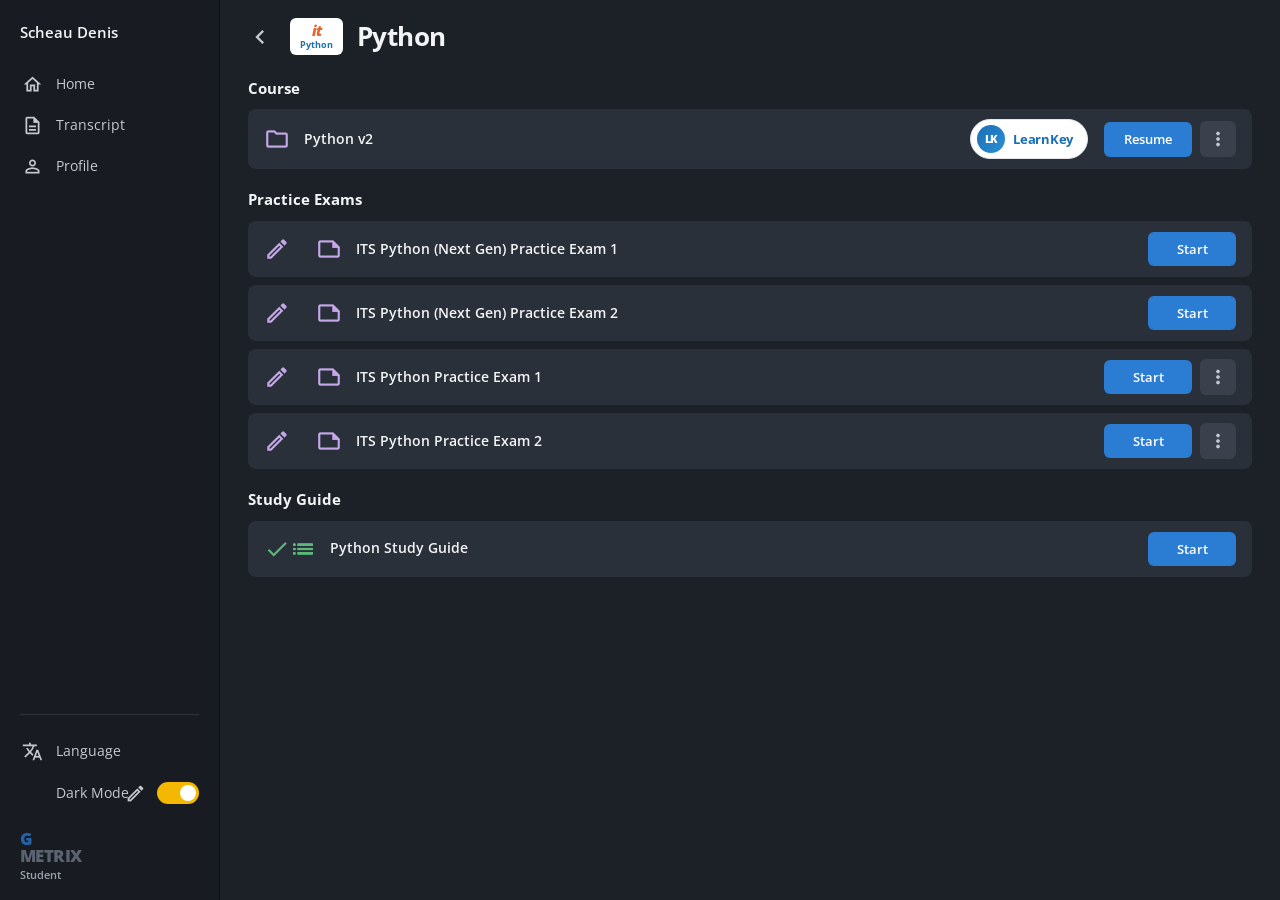
==== python.html @ cdbd8abc "Add files via upload" ====
<!DOCTYPE html>
<html lang="ro">
<head>
  <meta charset="UTF-8" />
  <meta name="viewport" content="width=device-width, initial-scale=1.0" />
  <title>GMetrix Student – Python</title>
  <link rel="preconnect" href="https://fonts.googleapis.com" />
  <link rel="preconnect" href="https://fonts.gstatic.com" crossorigin />
  <link href="https://fonts.googleapis.com/css2?family=Open+Sans:wght@400;600;700&display=swap" rel="stylesheet" />
  <link href="https://fonts.googleapis.com/icon?family=Material+Icons+Outlined" rel="stylesheet" />
  <link rel="stylesheet" href="css/styles.css" />
  <link rel="stylesheet" href="css/course.css" />
</head>
<body>
  <div class="app">
    <aside class="sidebar">
      <div class="sidebar__user">Scheau Denis</div>

      <nav class="sidebar__nav" aria-label="Main navigation">
        <a href="index.html" class="sidebar__link">
          <span class="material-icons-outlined sidebar__icon">home</span>
          <span>Home</span>
        </a>
        <a href="#" class="sidebar__link">
          <span class="material-icons-outlined sidebar__icon">description</span>
          <span>Transcript</span>
        </a>
        <a href="#" class="sidebar__link">
          <span class="material-icons-outlined sidebar__icon">person_outline</span>
          <span>Profile</span>
        </a>
      </nav>

      <div class="sidebar__divider" aria-hidden="true"></div>

      <nav class="sidebar__nav sidebar__nav--secondary" aria-label="Settings">
        <a href="#" class="sidebar__link">
          <span class="material-icons-outlined sidebar__icon">translate</span>
          <span>Language</span>
        </a>
        <div class="sidebar__link sidebar__link--toggle">
          <span class="material-icons-outlined sidebar__icon">dark_mode</span>
          <span>Dark Mode</span>
          <label class="toggle" aria-label="Toggle dark mode">
            <input type="checkbox" id="darkModeToggle" checked />
            <span class="toggle__track"></span>
          </label>
        </div>
      </nav>

      <footer class="sidebar__footer">
        <div class="gmetrix-logo gmetrix-logo--small" aria-label="GMetrix Student">
          <span class="gmetrix-logo__g">G</span><span class="gmetrix-logo__metrix">METRIX</span>
          <span class="gmetrix-logo__student">Student</span>
        </div>
      </footer>
    </aside>

    <main class="main main--course">
      <header class="course-header">
        <a href="index.html" class="course-header__back" aria-label="Back to home">
          <span class="material-icons-outlined">chevron_left</span>
        </a>
        <div class="course-header__badge" aria-hidden="true">
          <span class="it-logo it-logo--badge">
            <span class="it-logo__mark">it</span>
            <span class="it-logo__name">Python</span>
          </span>
        </div>
        <h1 class="course-header__title">Python</h1>
      </header>

      <div class="course-content">
        <section class="course-section" aria-labelledby="section-course">
          <h2 id="section-course" class="course-section__heading">Course</h2>
          <div class="course-section__list">
            <article class="course-row">
              <div class="course-row__start">
                <span class="material-icons-outlined course-row__icon course-row__icon--folder">folder</span>
                <span class="course-row__title">Python v2</span>
              </div>
              <span class="learnkey-badge" aria-label="LearnKey">
                <span class="learnkey-badge__lk">LK</span>
                <span class="learnkey-badge__name">LearnKey</span>
              </span>
              <div class="course-row__actions">
                <a href="python-glossary.html" class="btn btn--primary">Resume</a>
                <button type="button" class="btn btn--menu" aria-label="More options">
                  <span class="material-icons-outlined">more_vert</span>
                </button>
              </div>
            </article>
          </div>
        </section>

        <section class="course-section" aria-labelledby="section-exams">
          <h2 id="section-exams" class="course-section__heading">Practice Exams</h2>
          <div class="course-section__list">
            <article class="course-row">
              <div class="course-row__start">
                <span class="material-icons-outlined course-row__icon course-row__icon--exam">edit_note</span>
                <span class="course-row__title">ITS Python (Next Gen) Practice Exam 1</span>
              </div>
              <div class="course-row__actions">
                <button type="button" class="btn btn--primary">Start</button>
              </div>
            </article>
            <article class="course-row">
              <div class="course-row__start">
                <span class="material-icons-outlined course-row__icon course-row__icon--exam">edit_note</span>
                <span class="course-row__title">ITS Python (Next Gen) Practice Exam 2</span>
              </div>
              <div class="course-row__actions">
                <button type="button" class="btn btn--primary">Start</button>
              </div>
            </article>
            <article class="course-row">
              <div class="course-row__start">
                <span class="material-icons-outlined course-row__icon course-row__icon--exam">edit_note</span>
                <span class="course-row__title">ITS Python Practice Exam 1</span>
              </div>
              <div class="course-row__actions">
                <button type="button" class="btn btn--primary">Start</button>
                <button type="button" class="btn btn--menu" aria-label="More options">
                  <span class="material-icons-outlined">more_vert</span>
                </button>
              </div>
            </article>
            <article class="course-row">
              <div class="course-row__start">
                <span class="material-icons-outlined course-row__icon course-row__icon--exam">edit_note</span>
                <span class="course-row__title">ITS Python Practice Exam 2</span>
              </div>
              <div class="course-row__actions">
                <button type="button" class="btn btn--primary">Start</button>
                <button type="button" class="btn btn--menu" aria-label="More options">
                  <span class="material-icons-outlined">more_vert</span>
                </button>
              </div>
            </article>
          </div>
        </section>

        <section class="course-section" aria-labelledby="section-guide">
          <h2 id="section-guide" class="course-section__heading">Study Guide</h2>
          <div class="course-section__list">
            <article class="course-row">
              <div class="course-row__start">
                <span class="material-icons-outlined course-row__icon course-row__icon--guide">checklist</span>
                <span class="course-row__title">Python Study Guide</span>
              </div>
              <div class="course-row__actions">
                <button type="button" class="btn btn--primary">Start</button>
              </div>
            </article>
          </div>
        </section>
      </div>
    </main>
  </div>

  <script src="js/app.js"></script>
</body>
</html>
---- css/styles.css ----
/* GMetrix Student Dashboard */

:root {
  --bg-app: #1c2128;
  --bg-sidebar: #181c22;
  --bg-card: #2a3039;
  --bg-resume: #2a3039;
  --bg-white: #ffffff;
  --text-primary: #f3f4f6;
  --text-secondary: #c5c9d0;
  --text-muted: #9aa1ab;
  --accent-yellow: #f5b800;
  --accent-purple: #b57edc;
  --g-blue: #2563a8;
  --g-gray: #5c6370;
  --it-orange: #e8632a;
  --it-blue: #1a6eb5;
  --sidebar-width: 220px;
  --radius: 8px;
  --font: "Open Sans", "Segoe UI", system-ui, sans-serif;
  --main-pad-x: 28px;
  --main-pad-y: 22px;
  --section-gap: 16px;
}

*,
*::before,
*::after {
  box-sizing: border-box;
  margin: 0;
  padding: 0;
}

html {
  height: 100%;
  overflow: hidden;
}

body {
  height: 100vh;
  height: 100dvh;
  overflow: hidden;
  font-family: var(--font);
  font-size: 14px;
  line-height: 1.45;
  color: var(--text-primary);
  background: var(--bg-app);
  -webkit-font-smoothing: antialiased;
}

a {
  color: inherit;
  text-decoration: none;
}

.app {
  display: flex;
  height: 100vh;
  height: 100dvh;
  overflow: hidden;
}

/* —— Sidebar —— */
.sidebar {
  width: var(--sidebar-width);
  flex-shrink: 0;
  background: var(--bg-sidebar);
  display: flex;
  flex-direction: column;
  padding: 22px 0 20px;
  border-right: 1px solid rgba(0, 0, 0, 0.35);
}

.sidebar__user {
  padding: 0 20px 20px;
  font-size: 15px;
  font-weight: 600;
  color: var(--text-primary);
}

.sidebar__nav {
  display: flex;
  flex-direction: column;
}

.sidebar__link {
  display: flex;
  align-items: center;
  gap: 12px;
  padding: 10px 20px;
  color: var(--text-secondary);
  font-size: 14px;
  position: relative;
  transition: background 0.15s, color 0.15s;
}

.sidebar__link:hover {
  color: var(--text-primary);
  background: rgba(255, 255, 255, 0.04);
}

.sidebar__link--active {
  color: var(--text-primary);
  font-weight: 600;
  background: rgba(255, 255, 255, 0.06);
}

.sidebar__link--active .sidebar__icon {
  color: var(--accent-yellow);
}

.sidebar__indicator {
  position: absolute;
  left: 0;
  top: 4px;
  bottom: 4px;
  width: 4px;
  background: var(--accent-yellow);
  border-radius: 0 2px 2px 0;
}

.sidebar__icon {
  font-size: 21px;
  width: 24px;
  text-align: center;
  flex-shrink: 0;
}

.sidebar__divider {
  height: 1px;
  background: rgba(255, 255, 255, 0.1);
  margin: 16px 20px;
  margin-top: auto;
}

.sidebar__link--toggle {
  cursor: default;
}

.sidebar__link--toggle:hover {
  background: transparent;
}

.toggle {
  margin-left: auto;
  cursor: pointer;
}

.toggle input {
  position: absolute;
  opacity: 0;
  width: 0;
  height: 0;
}

.toggle__track {
  display: block;
  width: 42px;
  height: 22px;
  background: #454c57;
  border-radius: 11px;
  position: relative;
  transition: background 0.2s;
}

.toggle__track::after {
  content: "";
  position: absolute;
  top: 3px;
  left: 3px;
  width: 16px;
  height: 16px;
  background: #fff;
  border-radius: 50%;
  transition: transform 0.2s;
}

.toggle input:checked + .toggle__track {
  background: var(--accent-yellow);
}

.toggle input:checked + .toggle__track::after {
  transform: translateX(20px);
}

.sidebar__footer {
  padding: 16px 20px 0;
}

/* —— Logos —— */
.gmetrix-logo {
  display: inline-flex;
  align-items: baseline;
  line-height: 1;
}

.gmetrix-logo__g {
  font-size: 1em;
  font-weight: 800;
  color: var(--g-blue);
  letter-spacing: -0.03em;
}

.gmetrix-logo__metrix {
  font-size: 1em;
  font-weight: 800;
  color: var(--g-gray);
  letter-spacing: -0.03em;
}

.gmetrix-logo--small {
  font-size: 17px;
  flex-direction: column;
  align-items: flex-start;
}

.gmetrix-logo--small .gmetrix-logo__student {
  display: block;
  font-size: 11px;
  font-weight: 600;
  color: var(--text-muted);
  margin-top: 5px;
}

.gmetrix-logo--hero {
  font-size: 24px;
  margin-bottom: 14px;
}

/* —— Main —— */
.main {
  flex: 1;
  min-width: 0;
  padding: var(--main-pad-y) var(--main-pad-x);
  overflow: hidden;
  display: flex;
  flex-direction: column;
  gap: var(--section-gap);
}

/* —— Hero —— */
.hero {
  flex: 0 0 auto;
  height: min(32vh, 260px);
  min-height: 168px;
  display: flex;
  border-radius: var(--radius);
  overflow: hidden;
  background: var(--bg-white);
  box-shadow: 0 1px 0 rgba(0, 0, 0, 0.2);
}

.hero__content {
  flex: 0 0 44%;
  max-width: 44%;
  padding: 28px 24px 28px 36px;
  display: flex;
  flex-direction: column;
  justify-content: center;
  background: var(--bg-white);
  position: relative;
  z-index: 2;
}

.hero__title {
  font-size: clamp(22px, 2.4vw, 30px);
  font-weight: 700;
  line-height: 1.18;
  color: #1e2936;
  letter-spacing: -0.02em;
}

.hero__image-wrap {
  flex: 1;
  position: relative;
  min-width: 0;
  background: #ddd;
}

.hero__curve {
  position: absolute;
  left: 0;
  top: 0;
  height: 100%;
  width: 56px;
  z-index: 2;
  transform: translateX(-1px);
  pointer-events: none;
}

.hero__image {
  width: 100%;
  height: 100%;
  object-fit: cover;
  object-position: 55% 35%;
  display: block;
}

/* —— Resume —— */
.resume {
  flex: 0 0 auto;
  display: flex;
  align-items: center;
  gap: 18px;
  background: var(--bg-resume);
  border-radius: var(--radius);
  padding: 14px 20px;
  cursor: pointer;
  transition: background 0.15s;
}

a.resume {
  color: inherit;
}

.resume:hover {
  background: #323842;
}

.resume__icon {
  width: 64px;
  height: 64px;
  flex-shrink: 0;
  background: var(--bg-white);
  border-radius: 6px;
  display: flex;
  align-items: center;
  justify-content: center;
}

.resume__label {
  font-size: 11px;
  font-weight: 600;
  letter-spacing: 0.07em;
  text-transform: uppercase;
  color: var(--text-muted);
  margin-bottom: 3px;
}

.resume__course {
  font-size: 17px;
  font-weight: 600;
  color: var(--text-primary);
}

/* —— IT logo —— */
.it-logo {
  display: flex;
  flex-direction: column;
  align-items: center;
  line-height: 1.05;
}

.it-logo__mark {
  font-size: 20px;
  font-weight: 800;
  font-style: italic;
  color: var(--it-orange);
  letter-spacing: -0.04em;
}

.it-logo__name {
  font-size: 11px;
  font-weight: 700;
  color: var(--it-blue);
  margin-top: 1px;
}

.it-logo--course .it-logo__mark {
  font-size: 30px;
}

.it-logo--course .it-logo__name {
  font-size: 13px;
  font-weight: 800;
  text-transform: uppercase;
  letter-spacing: 0.01em;
}

/* —— Quick access —— */
.quick-access {
  flex: 0 0 auto;
  display: grid;
  grid-template-columns: repeat(4, minmax(0, 1fr));
  gap: 14px;
  max-width: 720px;
}

.quick-card {
  display: flex;
  flex-direction: column;
  align-items: center;
  justify-content: center;
  gap: 8px;
  background: var(--bg-card);
  border-radius: var(--radius);
  padding: 22px 16px;
  min-height: 108px;
  transition: background 0.15s;
}

.quick-card:hover {
  background: #333a44;
}

.quick-card__icon {
  font-size: 36px;
  color: var(--accent-purple);
}

.quick-card__label {
  font-size: 14px;
  font-weight: 600;
  color: var(--accent-purple);
}

/* —— Courses —— */
.courses {
  flex: 1;
  min-height: 0;
  display: grid;
  grid-template-columns: repeat(3, minmax(0, 200px));
  gap: 10px 16px;
  align-content: start;
  max-width: 660px;
}

.course-item {
  display: flex;
  flex-direction: column;
  align-items: center;
  gap: 10px;
  min-height: 0;
}

.course-card {
  width: 100%;
  height: 100%;
  max-height: min(22vh, 175px);
  min-height: 100px;
  aspect-ratio: 1.28 / 1;
  background: var(--bg-white);
  border-radius: var(--radius);
  display: flex;
  align-items: center;
  justify-content: center;
  padding: 20px;
  box-shadow: 0 1px 3px rgba(0, 0, 0, 0.15);
  transition: box-shadow 0.15s, transform 0.12s;
}

.course-card:hover {
  box-shadow: 0 6px 20px rgba(0, 0, 0, 0.22);
  transform: translateY(-2px);
}

.course-item__caption {
  font-size: 13px;
  color: var(--text-primary);
}

/* —— Light mode —— */
body.light-mode {
  --bg-app: #e8eaee;
  --bg-sidebar: #fff;
  --bg-card: #fff;
  --bg-resume: #dfe3e9;
  --text-primary: #1a1f26;
  --text-secondary: #4b5563;
  --text-muted: #6b7280;
}

body.light-mode .sidebar {
  border-right-color: #d1d5db;
}

body.light-mode .sidebar__divider {
  background: #e5e7eb;
}

body.light-mode .sidebar__link--active .sidebar__icon {
  color: var(--g-blue);
}

body.light-mode .sidebar__indicator {
  background: var(--g-blue);
}

/* —— Viewport tuning —— */
@media (max-height: 760px) {
  :root {
    --main-pad-y: 14px;
    --section-gap: 12px;
  }

  .hero {
    height: min(28vh, 200px);
    min-height: 150px;
  }

  .hero__content {
    padding: 20px 20px 20px 28px;
  }

  .resume__icon {
    width: 56px;
    height: 56px;
  }

  .quick-card {
    min-height: 88px;
    padding: 16px 12px;
  }

  .quick-card__icon {
    font-size: 30px;
  }

  .course-card {
    max-height: min(18vh, 140px);
    min-height: 88px;
  }
}

@media (min-height: 900px) {
  .hero {
    height: min(34vh, 300px);
  }

  .course-card {
    max-height: min(24vh, 200px);
  }
}

@media (max-width: 768px) {
  html,
  body {
    overflow: auto;
    height: auto;
  }

  .app {
    flex-direction: column;
    height: auto;
    overflow: visible;
  }

  .sidebar {
    width: 100%;
    padding: 16px;
  }

  .sidebar__divider {
    margin-top: 16px;
  }

  .main {
    overflow: visible;
    padding: 16px;
  }

  .hero {
    flex-direction: column;
    height: auto;
    min-height: 0;
  }

  .hero__content {
    flex: none;
    max-width: 100%;
    padding: 24px;
  }

  .hero__curve {
    display: none;
  }

  .hero__image-wrap {
    min-height: 200px;
  }

  .quick-access {
    grid-template-columns: 1fr 1fr;
    max-width: 100%;
  }

  .courses {
    grid-template-columns: 1fr;
    max-width: 100%;
  }

  .course-card {
    max-height: none;
    aspect-ratio: 1.28 / 1;
  }
}
---- css/course.css ----
/* Course detail page (Python) */

:root {
  --bg-row: #2a3039;
  --btn-primary: #2b7cd3;
  --btn-primary-hover: #256bb8;
  --icon-folder: #c4a8e8;
  --icon-exam: #c4a8e8;
  --icon-guide: #5cb87a;
}

.main--course {
  gap: 0;
  padding-top: 18px;
  overflow-y: auto;
  overflow-x: hidden;
}

/* —— Page header —— */
.course-header {
  display: flex;
  align-items: center;
  gap: 14px;
  margin-bottom: 22px;
  flex-shrink: 0;
}

.course-header__back {
  display: flex;
  align-items: center;
  justify-content: center;
  width: 32px;
  height: 32px;
  margin-left: -4px;
  color: var(--text-secondary);
  border-radius: 6px;
  transition: color 0.15s, background 0.15s;
}

.course-header__back:hover {
  color: var(--text-primary);
  background: rgba(255, 255, 255, 0.06);
}

.course-header__back .material-icons-outlined {
  font-size: 28px;
}

.course-header__badge {
  background: var(--bg-white);
  border-radius: 6px;
  padding: 6px 10px;
  flex-shrink: 0;
}

.it-logo--badge .it-logo__mark {
  font-size: 14px;
}

.it-logo--badge .it-logo__name {
  font-size: 9px;
}

.course-header__title {
  font-size: 26px;
  font-weight: 700;
  color: var(--text-primary);
  letter-spacing: -0.02em;
}

/* —— Sections —— */
.course-content {
  display: flex;
  flex-direction: column;
  gap: 20px;
  flex: 1;
  min-height: 0;
}

.course-section__heading {
  font-size: 15px;
  font-weight: 700;
  color: var(--text-primary);
  margin-bottom: 10px;
}

.course-section__list {
  display: flex;
  flex-direction: column;
  gap: 8px;
}

/* —— Row card —— */
.course-row {
  display: flex;
  align-items: center;
  gap: 16px;
  min-height: 56px;
  padding: 10px 16px;
  background: var(--bg-row);
  border-radius: var(--radius);
}

.course-row__start {
  display: flex;
  align-items: center;
  gap: 14px;
  flex: 1;
  min-width: 0;
}

.course-row__icon {
  font-size: 26px;
  flex-shrink: 0;
}

.course-row__icon--folder,
.course-row__icon--exam {
  color: var(--icon-folder);
}

.course-row__icon--guide {
  color: var(--icon-guide);
}

.course-row__title {
  font-size: 14px;
  font-weight: 600;
  color: var(--text-primary);
  line-height: 1.35;
}

.course-row__actions {
  display: flex;
  align-items: center;
  gap: 8px;
  flex-shrink: 0;
  margin-left: auto;
}

/* —— LearnKey badge —— */
.learnkey-badge {
  display: inline-flex;
  align-items: center;
  gap: 8px;
  flex-shrink: 0;
  background: var(--bg-white);
  border: 1px solid #e2e5ea;
  border-radius: 999px;
  padding: 5px 14px 5px 6px;
  margin-left: 8px;
}

.learnkey-badge__lk {
  display: inline-flex;
  align-items: center;
  justify-content: center;
  width: 28px;
  height: 28px;
  border-radius: 50%;
  background: linear-gradient(135deg, #1a6eb5 0%, #2d8fd4 100%);
  color: #fff;
  font-size: 11px;
  font-weight: 800;
  letter-spacing: -0.05em;
}

.learnkey-badge__name {
  font-size: 13px;
  font-weight: 700;
  color: #1a6eb5;
  letter-spacing: -0.02em;
}

/* —— Buttons —— */
.btn {
  font-family: var(--font);
  font-size: 13px;
  font-weight: 600;
  border: none;
  border-radius: 6px;
  cursor: pointer;
  transition: background 0.15s, transform 0.1s;
}

.btn--primary {
  min-width: 88px;
  padding: 8px 20px;
  background: var(--btn-primary);
  color: #fff;
}

.btn--primary:hover {
  background: var(--btn-primary-hover);
}

a.btn--primary {
  display: inline-flex;
  align-items: center;
  justify-content: center;
  text-decoration: none;
  color: #fff;
}

.btn--menu {
  display: flex;
  align-items: center;
  justify-content: center;
  width: 36px;
  height: 36px;
  padding: 0;
  background: #3a414c;
  color: var(--text-secondary);
  border-radius: 6px;
}

.btn--menu:hover {
  background: #454d5a;
  color: var(--text-primary);
}

.btn--menu .material-icons-outlined {
  font-size: 22px;
}

/* —— Light mode —— */
body.light-mode {
  --bg-row: #fff;
}

body.light-mode .course-row {
  border: 1px solid #e5e7eb;
}

body.light-mode .btn--menu {
  background: #eef0f3;
}

@media (max-height: 760px) {
  .main--course {
    padding-top: 12px;
  }

  .course-header {
    margin-bottom: 14px;
  }

  .course-header__title {
    font-size: 22px;
  }

  .course-content {
    gap: 14px;
  }

  .course-row {
    min-height: 50px;
    padding: 8px 14px;
  }

  .course-section__list {
    gap: 6px;
  }
}
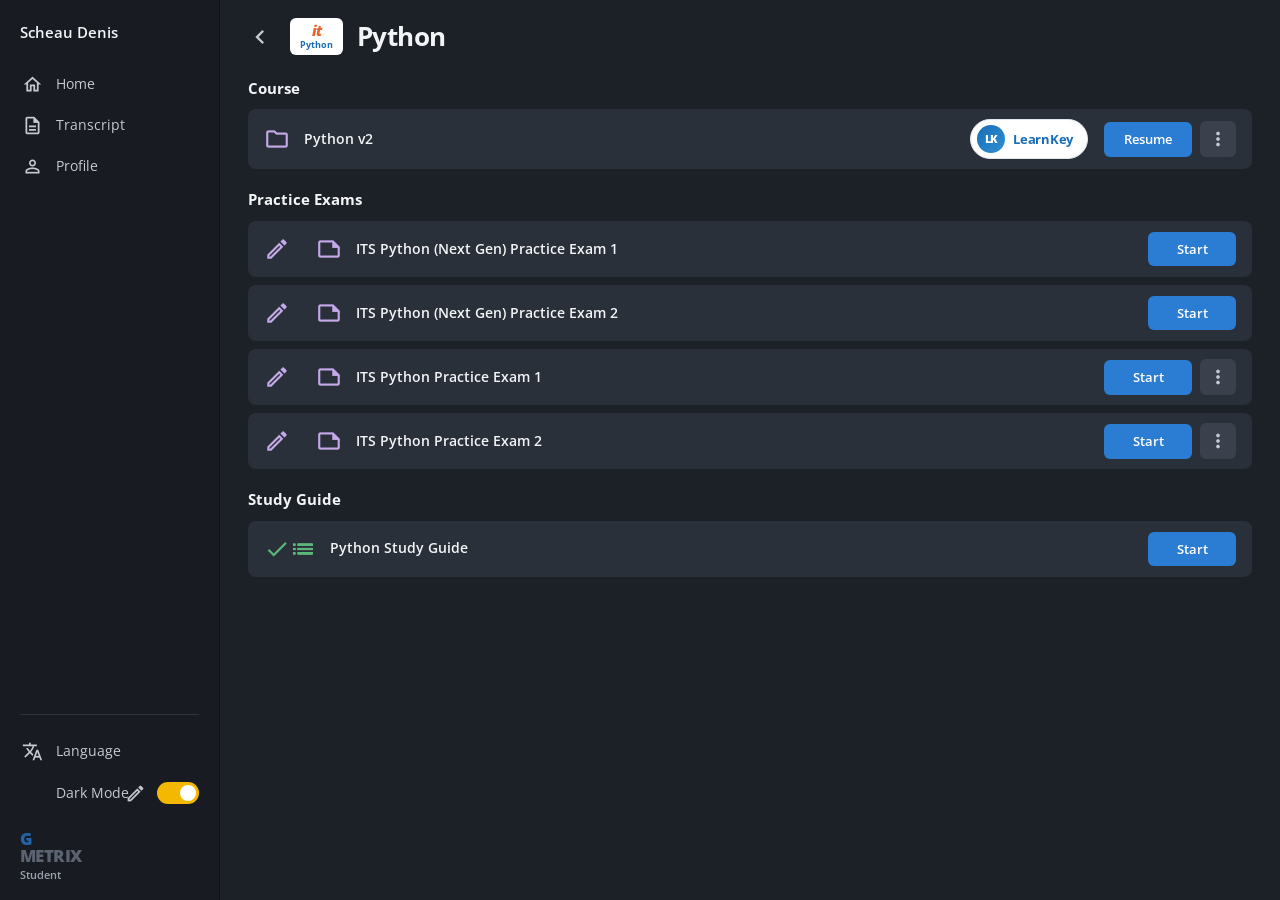
==== commit d340a4ca: "Add files via upload" ====
--- a/python.html
+++ b/python.html
@@ -120,7 +120,7 @@
                 <span class="course-row__title">ITS Python Practice Exam 1</span>
               </div>
               <div class="course-row__actions">
-                <button type="button" class="btn btn--primary">Start</button>
+                <a href="tests/python-practice-exam-1.html" class="btn btn--primary">Start</a>
                 <button type="button" class="btn btn--menu" aria-label="More options">
                   <span class="material-icons-outlined">more_vert</span>
                 </button>
@@ -132,7 +132,7 @@
                 <span class="course-row__title">ITS Python Practice Exam 2</span>
               </div>
               <div class="course-row__actions">
-                <button type="button" class="btn btn--primary">Start</button>
+                <a href="tests/python-practice-exam-2.html" class="btn btn--primary">Start</a>
                 <button type="button" class="btn btn--menu" aria-label="More options">
                   <span class="material-icons-outlined">more_vert</span>
                 </button>
